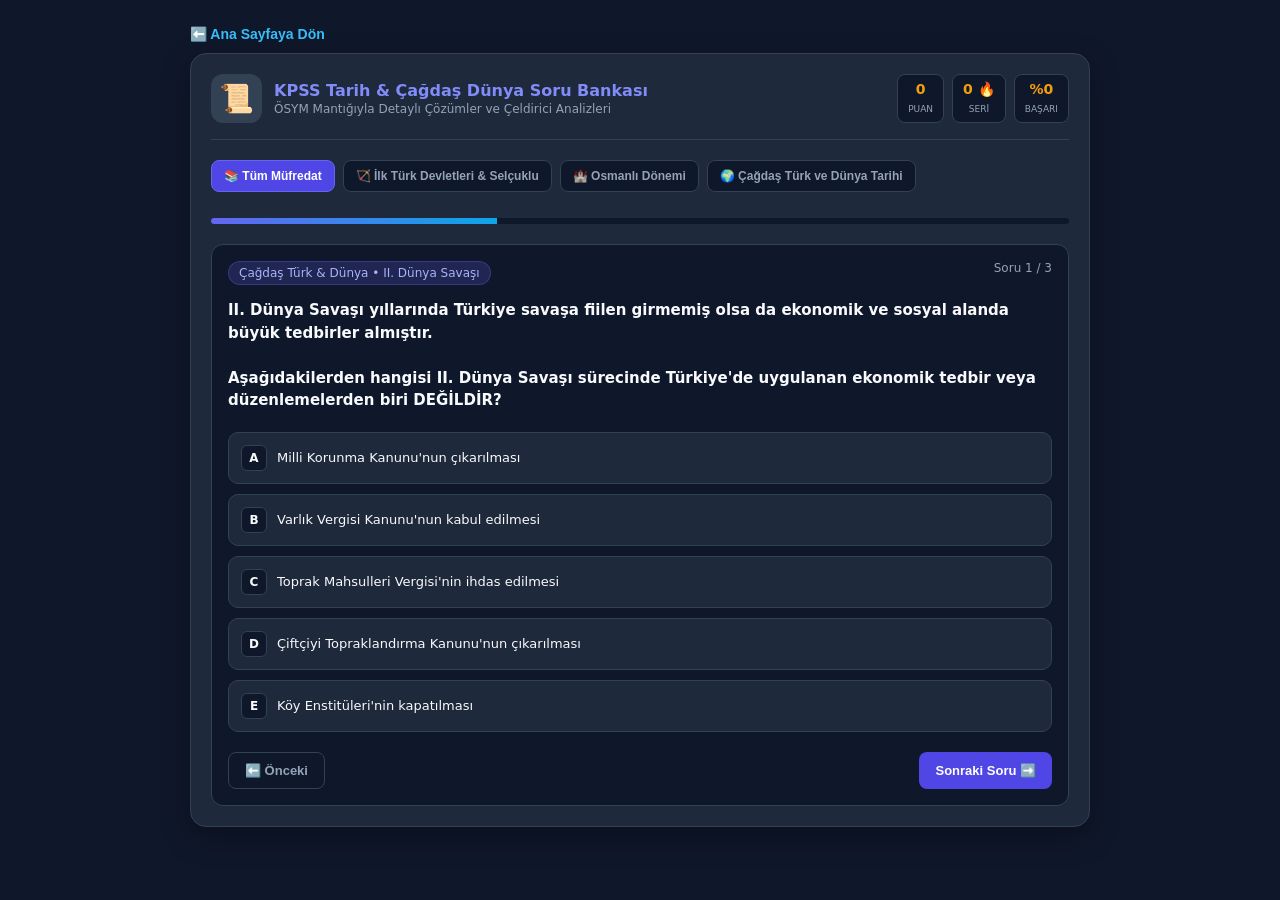
==== tarih-soru.html @ b90ecb08 "Create tarih-soru.html" ====
<!DOCTYPE html>
<html lang="tr">
<head>
    <meta charset="UTF-8">
    <meta name="viewport" content="width=device-width, initial-scale=1.0">
    <title>Fentastic Eğitim - KPSS Tarih Testi</title>
</head>
<body style="background-color: #0f172a; margin: 0; padding: 15px; color: white;">

    <!-- Ana Sayfaya Dönüş Butonu -->
    <div style="max-width: 900px; margin: 10px auto;">
        <a href="index.html" style="color: #38bdf8; text-decoration: none; font-weight: bold; font-family: sans-serif; font-size: 14px;">⬅️ Ana Sayfaya Dön</a>
    </div>

    <!-- KPSS TARİH BİLEŞENİ -->
    <section class="fentastic-quiz-container">
        <div class="fq-header">
            <div class="fq-brand">
                <span class="fq-icon">📜</span>
                <div>
                    <h3>KPSS Tarih & Çağdaş Dünya Soru Bankası</h3>
                    <p>ÖSYM Mantığıyla Detaylı Çözümler ve Çeldirici Analizleri</p>
                </div>
            </div>
            <div class="fq-stats">
                <div class="fq-stat-box"><span class="fq-stat-val" id="fq-score">0</span><span class="fq-stat-lbl">Puan</span></div>
                <div class="fq-stat-box"><span class="fq-stat-val" id="fq-streak">0 🔥</span><span class="fq-stat-lbl">Seri</span></div>
                <div class="fq-stat-box"><span class="fq-stat-val" id="fq-accuracy">%0</span><span class="fq-stat-lbl">Başarı</span></div>
            </div>
        </div>

        <div class="fq-tabs" id="fq-unit-tabs">
            <button class="fq-tab-btn active" onclick="fqSelectUnit('all')">📚 Tüm Müfredat</button>
            <button class="fq-tab-btn" onclick="fqSelectUnit('blok1')">🏹 İlk Türk Devletleri & Selçuklu</button>
            <button class="fq-tab-btn" onclick="fqSelectUnit('blok2')">🏰 Osmanlı Dönemi</button>
            <button class="fq-tab-btn" onclick="fqSelectUnit('cagdas')">🌍 Çağdaş Türk ve Dünya Tarihi</button>
        </div>

        <div class="fq-progress-bg"><div class="fq-progress-bar" id="fq-progress"></div></div>

        <div class="fq-card">
            <div class="fq-card-top">
                <span class="fq-tag" id="fq-tag">Ünite</span>
                <span class="fq-count" id="fq-count">Soru 1/10</span>
            </div>

            <div class="fq-question" id="fq-text">Soru yükleniyor...</div>

            <div class="fq-options" id="fq-options"></div>

            <div class="fq-explanation" id="fq-explanation" style="display:none;">
                <div class="fq-exp-head">💡 Detaylı Çözüm ve Çeldirici Analizi</div>
                <div id="fq-exp-content"></div>
            </div>

            <div class="fq-footer">
                <button class="fq-btn fq-btn-sec" onclick="fqPrevQuestion()">⬅️ Önceki</button>
                <button class="fq-btn" onclick="fqNextQuestion()">Sonraki Soru ➡️</button>
            </div>
        </div>
    </section>

    <style>
    .fentastic-quiz-container {
        width: 100%;
        max-width: 900px;
        margin: 10px auto;
        background: #1e293b;
        border: 1px solid #334155;
        border-radius: 16px;
        padding: 20px;
        color: #f8fafc;
        font-family: system-ui, -apple-system, sans-serif;
        box-shadow: 0 10px 30px rgba(0,0,0,0.3);
        box-sizing: border-box;
    }
    .fq-header { display: flex; justify-content: space-between; align-items: center; border-bottom: 1px solid #334155; padding-bottom: 16px; margin-bottom: 20px; flex-wrap: wrap; gap: 12px; }
    .fq-brand { display: flex; align-items: center; gap: 12px; }
    .fq-icon { font-size: 28px; background: #334155; padding: 8px; border-radius: 12px; }
    .fq-brand h3 { margin: 0; font-size: 16px; color: #818cf8; }
    .fq-brand p { margin: 2px 0 0; font-size: 12px; color: #94a3b8; }
    .fq-stats { display: flex; gap: 8px; }
    .fq-stat-box { background: #0f172a; padding: 6px 10px; border-radius: 8px; border: 1px solid #334155; text-align: center; }
    .fq-stat-val { display: block; font-weight: bold; color: #f59e0b; font-size: 14px; }
    .fq-stat-lbl { font-size: 9px; color: #94a3b8; text-transform: uppercase; }
    .fq-tabs { display: flex; gap: 8px; overflow-x: auto; padding-bottom: 10px; margin-bottom: 16px; }
    .fq-tab-btn { background: #0f172a; border: 1px solid #334155; color: #94a3b8; padding: 8px 12px; border-radius: 8px; font-size: 12px; font-weight: 600; cursor: pointer; white-space: nowrap; }
    .fq-tab-btn.active { background: #4f46e5; color: #fff; border-color: #6366f1; }
    .fq-progress-bg { background: #0f172a; height: 6px; border-radius: 10px; margin-bottom: 20px; overflow: hidden; }
    .fq-progress-bar { width: 0%; height: 100%; background: linear-gradient(90deg, #6366f1, #0ea5e9); transition: width 0.3s; }
    .fq-card { background: #0f172a; border: 1px solid #334155; border-radius: 12px; padding: 16px; }
    .fq-card-top { display: flex; justify-content: space-between; margin-bottom: 14px; font-size: 12px; }
    .fq-tag { background: rgba(99, 102, 241, 0.2); color: #a5b4fc; padding: 4px 10px; border-radius: 20px; border: 1px solid rgba(99, 102, 241, 0.3); }
    .fq-count { color: #94a3b8; }
    .fq-question { font-size: 15px; font-weight: 600; line-height: 1.5; margin-bottom: 20px; }
    .fq-options { display: flex; flex-direction: column; gap: 10px; margin-bottom: 20px; }
    .fq-opt { background: #1e293b; border: 1px solid #334155; padding: 12px; border-radius: 10px; cursor: pointer; font-size: 13px; display: flex; align-items: center; gap: 10px; }
    .fq-opt-prefix { background: #0f172a; border: 1px solid #334155; min-width: 24px; height: 24px; border-radius: 6px; display: flex; align-items: center; justify-content: center; font-weight: bold; font-size: 12px; }
    .fq-opt.correct { background: rgba(16, 185, 129, 0.2) !important; border-color: #10b981 !important; color: #6ee7b7; }
    .fq-opt.correct .fq-opt-prefix { background: #10b981; color: #fff; }
    .fq-opt.incorrect { background: rgba(239, 68, 68, 0.2) !important; border-color: #ef4444 !important; color: #fca5a5; }
    .fq-opt.incorrect .fq-opt-prefix { background: #ef4444; color: #fff; }
    .fq-opt.disabled { pointer-events: none; opacity: 0.8; }
    .fq-explanation { background: #172554; border: 1px solid #3b82f6; border-radius: 10px; padding: 14px; margin-bottom: 20px; font-size: 13px; line-height: 1.5; }
    .fq-exp-head { font-weight: bold; color: #93c5fd; margin-bottom: 6px; }
    .fq-footer { display: flex; justify-content: space-between; gap: 10px; }
    .fq-btn { background: #4f46e5; color: #fff; border: none; padding: 10px 16px; border-radius: 8px; font-weight: bold; cursor: pointer; font-size: 13px; }
    .fq-btn-sec { background: transparent; border: 1px solid #334155; color: #94a3b8; }
    </style>

    <script>
    const fqDatabase = [
        {
            id: 101, unit: 'cagdas', tag: 'Çağdaş Türk & Dünya • II. Dünya Savaşı',
            question: 'II. Dünya Savaşı yıllarında Türkiye savaşa fiilen girmemiş olsa da ekonomik ve sosyal alanda büyük tedbirler almıştır.\n\nAşağıdakilerden hangisi II. Dünya Savaşı sürecinde Türkiye\'de uygulanan ekonomik tedbir veya düzenlemelerden biri DEĞİLDİR?',
            options: ['Milli Korunma Kanunu\'nun çıkarılması', 'Varlık Vergisi Kanunu\'nun kabul edilmesi', 'Toprak Mahsulleri Vergisi\'nin ihdas edilmesi', 'Çiftçiyi Topraklandırma Kanunu\'nun çıkarılması', 'Köy Enstitüleri\'nin kapatılması'],
            answer: 4, explanation: '<strong>Doğru Cevap: E</strong><br>Köy Enstitüleri II. Dünya Savaşı sırasında (1940) açılmış, savaş bittikten sonra 1954 yılında kapatılmıştır.',
            distractors: '<strong>Çeldirici Analizi:</strong> A, B, C ve D şıkları savaş ekonomisi tedbirlerindendir.'
        },
        {
            id: 102, unit: 'cagdas', tag: 'Çağdaş Türk & Dünya • Soğuk Savaş Dönemi',
            question: 'Türkiye\'nin 1952 yılında NATO\'ya resmen üye kabul edilmesinde etkili olan EN ÖNEMLİ dış politika gelişmesi aşağıdakilerden hangisidir?',
            options: ['Balkan Paktı\'nın kurulması', 'Kore Savaşı\'na asker gönderilmesi', 'Truman Doktrini\'nin kabul edilmesi', 'Bağdat Paktı\'na üye olunması', 'Marshall Planı\'na dahil olunması'],
            answer: 1, explanation: '<strong>Doğru Cevap: B</strong><br>Türkiye 1950\'de Kore\'ye asker göndererek 1952\'de NATO\'ya kabul edilmiştir.',
            distractors: '<strong>Çeldirici Analizi:</strong> Truman ve Marshall ABD mali yardım paketleridir.'
        },
        {
            id: 1, unit: 'blok1', tag: 'İslamiyet Öncesi • Devlet Yapısı',
            question: 'İlk Türk devletlerinde "Kut" anlayışının kan yoluyla hanedanın tüm erkek evlatlarına geçtiği kabul edilirdi.\n\nBu durumun yol açtığı EN TEMEL sonuç hangisidir?',
            options: ['İpek Yolu hakimiyetinin kaybedilmesi', 'Yerleşik hayata geçişin gecikmesi', 'Taht kavgaları ve devletlerin kısa sürede yıkılması', 'Kurultay’ın dini bir meclise dönüşmesi', 'Ordu-millet anlayışının zayıflaması'],
            answer: 2, explanation: '<strong>Doğru Cevap: C</strong><br>Veraset belirsizliği taht kavgalarına yol açmıştır.',
            distractors: '<strong>Çeldirici Analizi:</strong> Kurultay siyasi ve idari meclistir.'
        }
    ];

    let fqFiltered = [], fqIndex = 0, fqCurrentUnit = 'all', fqScore = 0, fqStreak = 0, fqTotal = 0, fqCorrect = 0;

    function fqInit() { fqUpdateFilter(); }
    function fqUpdateFilter() { fqFiltered = fqDatabase.filter(q => (fqCurrentUnit === 'all') || (q.unit === fqCurrentUnit)); fqIndex = 0; fqRender(); }
    function fqSelectUnit(unitKey) { fqCurrentUnit = unitKey; document.querySelectorAll('.fq-tab-btn').forEach(b => b.classList.remove('active')); event.target.classList.add('active'); fqUpdateFilter(); }
    function fqRender() {
        document.getElementById('fq-explanation').style.display = 'none';
        if (fqFiltered.length === 0) { document.getElementById('fq-text').innerText = 'Soru bulunamadı.'; document.getElementById('fq-options').innerHTML = ''; return; }
        const q = fqFiltered[fqIndex];
        document.getElementById('fq-tag').innerText = q.tag;
        document.getElementById('fq-count').innerText = `Soru ${fqIndex + 1} / ${fqFiltered.length}`;
        document.getElementById('fq-text').innerHTML = q.question.replace(/\n/g, '<br>');
        document.getElementById('fq-progress').style.width = `${((fqIndex + 1) / fqFiltered.length) * 100}%`;
        const letters = ['A', 'B', 'C', 'D', 'E'], optsDiv = document.getElementById('fq-options');
        optsDiv.innerHTML = '';
        q.options.forEach((opt, idx) => {
            const d = document.createElement('div');
            d.className = 'fq-opt';
            d.onclick = () => fqSelectOpt(idx);
            d.innerHTML = `<span class="fq-opt-prefix">${letters[idx]}</span> <span>${opt}</span>`;
            optsDiv.appendChild(d);
        });
    }
    function fqSelectOpt(idx) {
        const q = fqFiltered[fqIndex], opts = document.getElementById('fq-options').children;
        for (let o of opts) o.classList.add('disabled');
        fqTotal++;
        if (idx === q.answer) { opts[idx].classList.add('correct'); fqScore += 10; fqStreak++; fqCorrect++; }
        else { opts[idx].classList.add('incorrect'); opts[q.answer].classList.add('correct'); fqStreak = 0; }
        document.getElementById('fq-score').innerText = fqScore;
        document.getElementById('fq-streak').innerText = `${fqStreak} 🔥`;
        document.getElementById('fq-accuracy').innerText = `%${Math.round((fqCorrect / fqTotal) * 100)}`;
        document.getElementById('fq-exp-content').innerHTML = `${q.explanation}<br><br>${q.distractors}`;
        document.getElementById('fq-explanation').style.display = 'block';
    }
    function fqNextQuestion() { if (fqIndex < fqFiltered.length - 1) { fqIndex++; fqRender(); } }
    function fqPrevQuestion() { if (fqIndex > 0) { fqIndex--; fqRender(); } }
    
    // Sayfa açılır açılmaz çalıştırma garantisi
    window.onload = fqInit;
    </script>
</body>
</html>
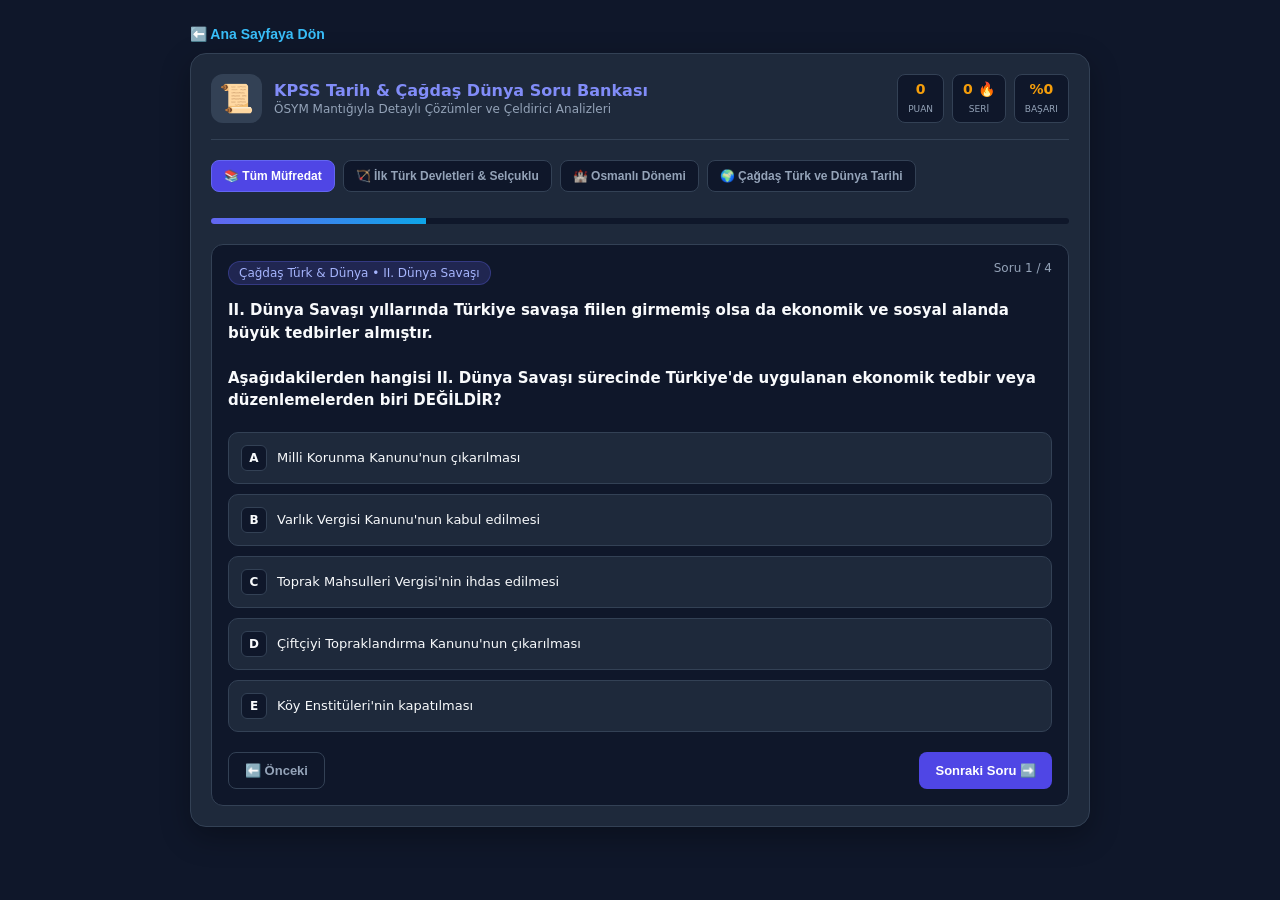
==== commit 57abe2cb: "Update tarih-soru.html" ====
--- a/tarih-soru.html
+++ b/tarih-soru.html
@@ -7,12 +7,10 @@
 </head>
 <body style="background-color: #0f172a; margin: 0; padding: 15px; color: white;">
 
-    <!-- Ana Sayfaya Dönüş Butonu -->
     <div style="max-width: 900px; margin: 10px auto;">
         <a href="index.html" style="color: #38bdf8; text-decoration: none; font-weight: bold; font-family: sans-serif; font-size: 14px;">⬅️ Ana Sayfaya Dön</a>
     </div>
 
-    <!-- KPSS TARİH BİLEŞENİ -->
     <section class="fentastic-quiz-container">
         <div class="fq-header">
             <div class="fq-brand">
@@ -125,6 +123,13 @@
             distractors: '<strong>Çeldirici Analizi:</strong> Truman ve Marshall ABD mali yardım paketleridir.'
         },
         {
+            id: 103, unit: 'cagdas', tag: 'Çağdaş Türk & Dünya • Yumuşama Dönemi',
+            question: '1962 yılında ABD ile SSCB\'yi nükleer savaşın eşiğine getiren "Küba Füze Krizi" sırasında SSCB, Küba\'daki füzelerini sökme şartı olarak ABD\'den Türkiye\'deki hangi füzeleri sökmesini talep etmiştir?',
+            options: ['Patriot Füzeleri', 'S-300 Füzeleri', 'Jupiter Füzeleri', 'Hawk Füzeleri', 'Tomahawk Füzeleri'],
+            answer: 2, explanation: '<strong>Doğru Cevap: C</strong><br>ABD\'nin Türkiye\'deki Jupiter füzelerini sökmesi karşılığında kriz çözülmüştür.',
+            distractors: '<strong>Çeldirici Analizi:</strong> Patriot ve S-300 sistemleri modern dönem sistemleridir.'
+        },
+        {
             id: 1, unit: 'blok1', tag: 'İslamiyet Öncesi • Devlet Yapısı',
             question: 'İlk Türk devletlerinde "Kut" anlayışının kan yoluyla hanedanın tüm erkek evlatlarına geçtiği kabul edilirdi.\n\nBu durumun yol açtığı EN TEMEL sonuç hangisidir?',
             options: ['İpek Yolu hakimiyetinin kaybedilmesi', 'Yerleşik hayata geçişin gecikmesi', 'Taht kavgaları ve devletlerin kısa sürede yıkılması', 'Kurultay’ın dini bir meclise dönüşmesi', 'Ordu-millet anlayışının zayıflaması'],
@@ -171,7 +176,6 @@
     function fqNextQuestion() { if (fqIndex < fqFiltered.length - 1) { fqIndex++; fqRender(); } }
     function fqPrevQuestion() { if (fqIndex > 0) { fqIndex--; fqRender(); } }
     
-    // Sayfa açılır açılmaz çalıştırma garantisi
     window.onload = fqInit;
     </script>
 </body>
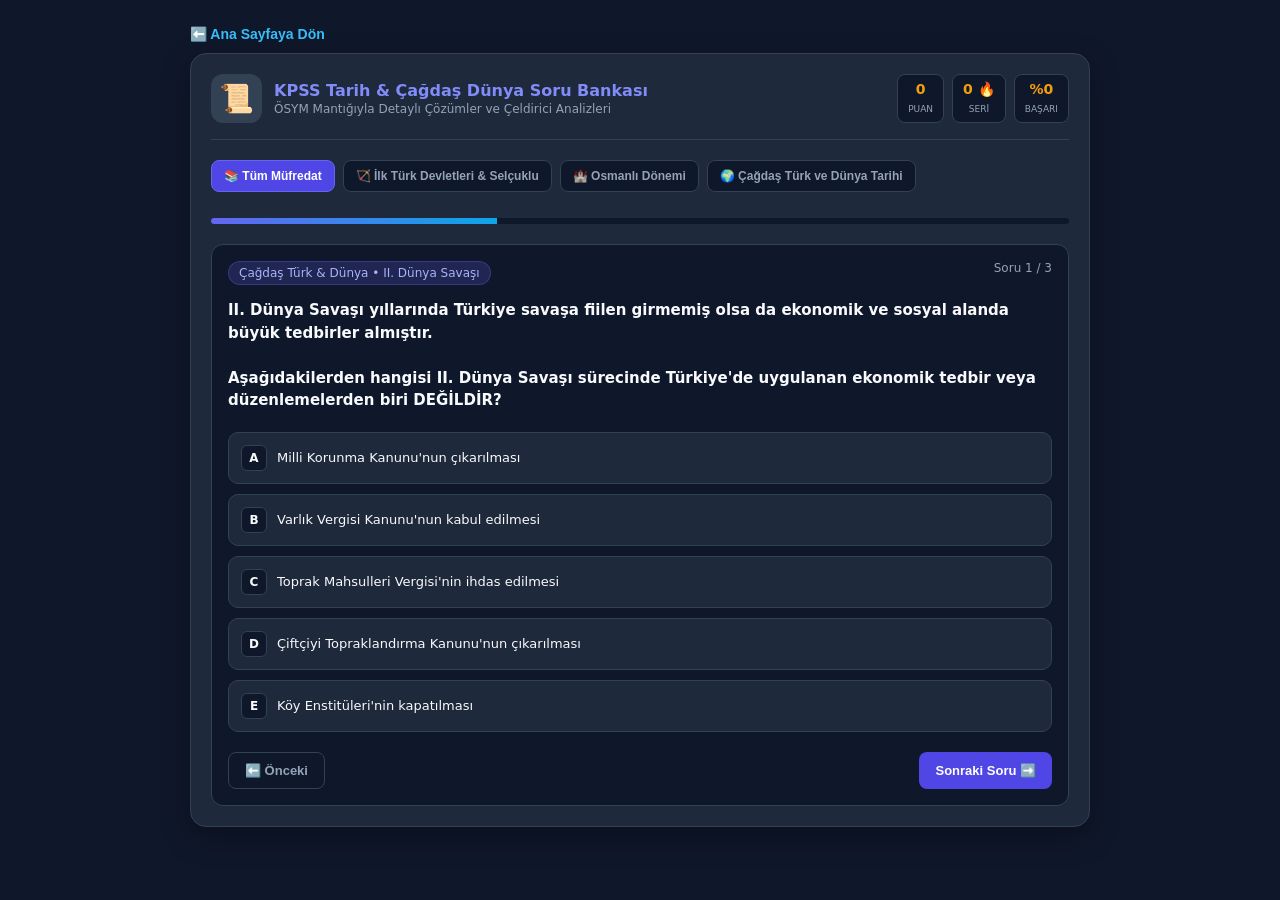
==== commit 9d4b555c: "Update tarih-soru.html" ====
--- a/tarih-soru.html
+++ b/tarih-soru.html
@@ -123,13 +123,6 @@
             distractors: '<strong>Çeldirici Analizi:</strong> Truman ve Marshall ABD mali yardım paketleridir.'
         },
         {
-            id: 103, unit: 'cagdas', tag: 'Çağdaş Türk & Dünya • Yumuşama Dönemi',
-            question: '1962 yılında ABD ile SSCB\'yi nükleer savaşın eşiğine getiren "Küba Füze Krizi" sırasında SSCB, Küba\'daki füzelerini sökme şartı olarak ABD\'den Türkiye\'deki hangi füzeleri sökmesini talep etmiştir?',
-            options: ['Patriot Füzeleri', 'S-300 Füzeleri', 'Jupiter Füzeleri', 'Hawk Füzeleri', 'Tomahawk Füzeleri'],
-            answer: 2, explanation: '<strong>Doğru Cevap: C</strong><br>ABD\'nin Türkiye\'deki Jupiter füzelerini sökmesi karşılığında kriz çözülmüştür.',
-            distractors: '<strong>Çeldirici Analizi:</strong> Patriot ve S-300 sistemleri modern dönem sistemleridir.'
-        },
-        {
             id: 1, unit: 'blok1', tag: 'İslamiyet Öncesi • Devlet Yapısı',
             question: 'İlk Türk devletlerinde "Kut" anlayışının kan yoluyla hanedanın tüm erkek evlatlarına geçtiği kabul edilirdi.\n\nBu durumun yol açtığı EN TEMEL sonuç hangisidir?',
             options: ['İpek Yolu hakimiyetinin kaybedilmesi', 'Yerleşik hayata geçişin gecikmesi', 'Taht kavgaları ve devletlerin kısa sürede yıkılması', 'Kurultay’ın dini bir meclise dönüşmesi', 'Ordu-millet anlayışının zayıflaması'],
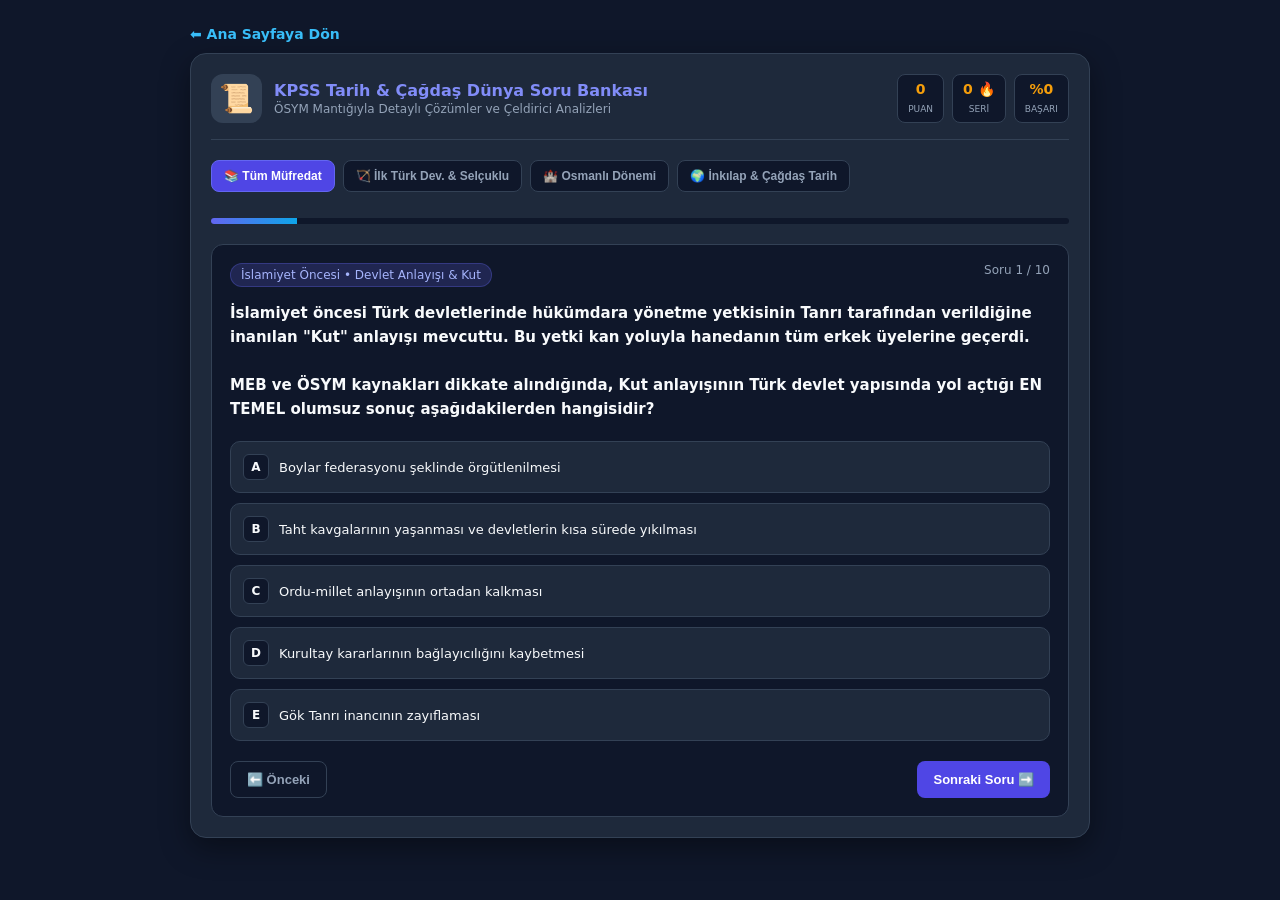
==== commit 3303ff3a: "Update tarih-soru.html" ====
--- a/tarih-soru.html
+++ b/tarih-soru.html
@@ -3,15 +3,21 @@
 <head>
     <meta charset="UTF-8">
     <meta name="viewport" content="width=device-width, initial-scale=1.0">
-    <title>Fentastic Eğitim - KPSS Tarih Testi</title>
+    <title>Fentastic Eğitim - KPSS Tarih Soru Bankası</title>
 </head>
 <body style="background-color: #0f172a; margin: 0; padding: 15px; color: white;">
 
+    <!-- Üst Gezinme / Ana Sayfaya Dönüş -->
     <div style="max-width: 900px; margin: 10px auto;">
-        <a href="index.html" style="color: #38bdf8; text-decoration: none; font-weight: bold; font-family: sans-serif; font-size: 14px;">⬅️ Ana Sayfaya Dön</a>
+        <a href="index.html" style="color: #38bdf8; text-decoration: none; font-weight: bold; font-family: system-ui, sans-serif; font-size: 14px; display: inline-flex; align-items: center; gap: 6px;">
+            ⬅️ Ana Sayfaya Dön
+        </a>
     </div>
 
+    <!-- Test Konteyneri -->
     <section class="fentastic-quiz-container">
+        
+        <!-- Header & İstatistikler -->
         <div class="fq-header">
             <div class="fq-brand">
                 <span class="fq-icon">📜</span>
@@ -27,15 +33,18 @@
             </div>
         </div>
 
+        <!-- Ünite Filtre Sekmeleri -->
         <div class="fq-tabs" id="fq-unit-tabs">
             <button class="fq-tab-btn active" onclick="fqSelectUnit('all')">📚 Tüm Müfredat</button>
-            <button class="fq-tab-btn" onclick="fqSelectUnit('blok1')">🏹 İlk Türk Devletleri & Selçuklu</button>
+            <button class="fq-tab-btn" onclick="fqSelectUnit('blok1')">🏹 İlk Türk Dev. & Selçuklu</button>
             <button class="fq-tab-btn" onclick="fqSelectUnit('blok2')">🏰 Osmanlı Dönemi</button>
-            <button class="fq-tab-btn" onclick="fqSelectUnit('cagdas')">🌍 Çağdaş Türk ve Dünya Tarihi</button>
+            <button class="fq-tab-btn" onclick="fqSelectUnit('cagdas')">🌍 İnkılap & Çağdaş Tarih</button>
         </div>
 
+        <!-- İlerleme Çubuğu -->
         <div class="fq-progress-bg"><div class="fq-progress-bar" id="fq-progress"></div></div>
 
+        <!-- Soru Kartı -->
         <div class="fq-card">
             <div class="fq-card-top">
                 <span class="fq-tag" id="fq-tag">Ünite</span>
@@ -46,11 +55,13 @@
 
             <div class="fq-options" id="fq-options"></div>
 
+            <!-- Çözüm Açıklama Kutusu -->
             <div class="fq-explanation" id="fq-explanation" style="display:none;">
                 <div class="fq-exp-head">💡 Detaylı Çözüm ve Çeldirici Analizi</div>
                 <div id="fq-exp-content"></div>
             </div>
 
+            <!-- Alt Butonlar -->
             <div class="fq-footer">
                 <button class="fq-btn fq-btn-sec" onclick="fqPrevQuestion()">⬅️ Önceki</button>
                 <button class="fq-btn" onclick="fqNextQuestion()">Sonraki Soru ➡️</button>
@@ -58,6 +69,7 @@
         </div>
     </section>
 
+    <!-- CSS STİLLERİ -->
     <style>
     .fentastic-quiz-container {
         width: 100%;
@@ -68,8 +80,8 @@
         border-radius: 16px;
         padding: 20px;
         color: #f8fafc;
-        font-family: system-ui, -apple-system, sans-serif;
-        box-shadow: 0 10px 30px rgba(0,0,0,0.3);
+        font-family: system-ui, -apple-system, BlinkMacSystemFont, 'Segoe UI', Roboto, sans-serif;
+        box-shadow: 0 10px 30px rgba(0,0,0,0.4);
         box-sizing: border-box;
     }
     .fq-header { display: flex; justify-content: space-between; align-items: center; border-bottom: 1px solid #334155; padding-bottom: 16px; margin-bottom: 20px; flex-wrap: wrap; gap: 12px; }
@@ -86,66 +98,243 @@
     .fq-tab-btn.active { background: #4f46e5; color: #fff; border-color: #6366f1; }
     .fq-progress-bg { background: #0f172a; height: 6px; border-radius: 10px; margin-bottom: 20px; overflow: hidden; }
     .fq-progress-bar { width: 0%; height: 100%; background: linear-gradient(90deg, #6366f1, #0ea5e9); transition: width 0.3s; }
-    .fq-card { background: #0f172a; border: 1px solid #334155; border-radius: 12px; padding: 16px; }
+    .fq-card { background: #0f172a; border: 1px solid #334155; border-radius: 12px; padding: 18px; }
     .fq-card-top { display: flex; justify-content: space-between; margin-bottom: 14px; font-size: 12px; }
     .fq-tag { background: rgba(99, 102, 241, 0.2); color: #a5b4fc; padding: 4px 10px; border-radius: 20px; border: 1px solid rgba(99, 102, 241, 0.3); }
     .fq-count { color: #94a3b8; }
-    .fq-question { font-size: 15px; font-weight: 600; line-height: 1.5; margin-bottom: 20px; }
+    .fq-question { font-size: 15px; font-weight: 600; line-height: 1.6; margin-bottom: 20px; }
     .fq-options { display: flex; flex-direction: column; gap: 10px; margin-bottom: 20px; }
-    .fq-opt { background: #1e293b; border: 1px solid #334155; padding: 12px; border-radius: 10px; cursor: pointer; font-size: 13px; display: flex; align-items: center; gap: 10px; }
+    .fq-opt { background: #1e293b; border: 1px solid #334155; padding: 12px; border-radius: 10px; cursor: pointer; font-size: 13px; display: flex; align-items: center; gap: 10px; transition: 0.2s; }
     .fq-opt-prefix { background: #0f172a; border: 1px solid #334155; min-width: 24px; height: 24px; border-radius: 6px; display: flex; align-items: center; justify-content: center; font-weight: bold; font-size: 12px; }
     .fq-opt.correct { background: rgba(16, 185, 129, 0.2) !important; border-color: #10b981 !important; color: #6ee7b7; }
     .fq-opt.correct .fq-opt-prefix { background: #10b981; color: #fff; }
     .fq-opt.incorrect { background: rgba(239, 68, 68, 0.2) !important; border-color: #ef4444 !important; color: #fca5a5; }
     .fq-opt.incorrect .fq-opt-prefix { background: #ef4444; color: #fff; }
-    .fq-opt.disabled { pointer-events: none; opacity: 0.8; }
-    .fq-explanation { background: #172554; border: 1px solid #3b82f6; border-radius: 10px; padding: 14px; margin-bottom: 20px; font-size: 13px; line-height: 1.5; }
-    .fq-exp-head { font-weight: bold; color: #93c5fd; margin-bottom: 6px; }
+    .fq-opt.disabled { pointer-events: none; opacity: 0.85; }
+    .fq-explanation { background: #172554; border: 1px solid #3b82f6; border-radius: 10px; padding: 14px; margin-bottom: 20px; font-size: 13px; line-height: 1.6; }
+    .fq-exp-head { font-weight: bold; color: #93c5fd; margin-bottom: 8px; border-bottom: 1px solid #1e40af; padding-bottom: 4px; }
     .fq-footer { display: flex; justify-content: space-between; gap: 10px; }
     .fq-btn { background: #4f46e5; color: #fff; border: none; padding: 10px 16px; border-radius: 8px; font-weight: bold; cursor: pointer; font-size: 13px; }
     .fq-btn-sec { background: transparent; border: 1px solid #334155; color: #94a3b8; }
     </style>
 
+    <!-- JAVASCRIPT MOTORU VE ÖSYM SORU VERİTABANI -->
     <script>
     const fqDatabase = [
-        {
-            id: 101, unit: 'cagdas', tag: 'Çağdaş Türk & Dünya • II. Dünya Savaşı',
-            question: 'II. Dünya Savaşı yıllarında Türkiye savaşa fiilen girmemiş olsa da ekonomik ve sosyal alanda büyük tedbirler almıştır.\n\nAşağıdakilerden hangisi II. Dünya Savaşı sürecinde Türkiye\'de uygulanan ekonomik tedbir veya düzenlemelerden biri DEĞİLDİR?',
-            options: ['Milli Korunma Kanunu\'nun çıkarılması', 'Varlık Vergisi Kanunu\'nun kabul edilmesi', 'Toprak Mahsulleri Vergisi\'nin ihdas edilmesi', 'Çiftçiyi Topraklandırma Kanunu\'nun çıkarılması', 'Köy Enstitüleri\'nin kapatılması'],
-            answer: 4, explanation: '<strong>Doğru Cevap: E</strong><br>Köy Enstitüleri II. Dünya Savaşı sırasında (1940) açılmış, savaş bittikten sonra 1954 yılında kapatılmıştır.',
-            distractors: '<strong>Çeldirici Analizi:</strong> A, B, C ve D şıkları savaş ekonomisi tedbirlerindendir.'
-        },
-        {
-            id: 102, unit: 'cagdas', tag: 'Çağdaş Türk & Dünya • Soğuk Savaş Dönemi',
-            question: 'Türkiye\'nin 1952 yılında NATO\'ya resmen üye kabul edilmesinde etkili olan EN ÖNEMLİ dış politika gelişmesi aşağıdakilerden hangisidir?',
-            options: ['Balkan Paktı\'nın kurulması', 'Kore Savaşı\'na asker gönderilmesi', 'Truman Doktrini\'nin kabul edilmesi', 'Bağdat Paktı\'na üye olunması', 'Marshall Planı\'na dahil olunması'],
-            answer: 1, explanation: '<strong>Doğru Cevap: B</strong><br>Türkiye 1950\'de Kore\'ye asker göndererek 1952\'de NATO\'ya kabul edilmiştir.',
-            distractors: '<strong>Çeldirici Analizi:</strong> Truman ve Marshall ABD mali yardım paketleridir.'
-        },
-        {
-            id: 1, unit: 'blok1', tag: 'İslamiyet Öncesi • Devlet Yapısı',
-            question: 'İlk Türk devletlerinde "Kut" anlayışının kan yoluyla hanedanın tüm erkek evlatlarına geçtiği kabul edilirdi.\n\nBu durumun yol açtığı EN TEMEL sonuç hangisidir?',
-            options: ['İpek Yolu hakimiyetinin kaybedilmesi', 'Yerleşik hayata geçişin gecikmesi', 'Taht kavgaları ve devletlerin kısa sürede yıkılması', 'Kurultay’ın dini bir meclise dönüşmesi', 'Ordu-millet anlayışının zayıflaması'],
-            answer: 2, explanation: '<strong>Doğru Cevap: C</strong><br>Veraset belirsizliği taht kavgalarına yol açmıştır.',
-            distractors: '<strong>Çeldirici Analizi:</strong> Kurultay siyasi ve idari meclistir.'
+        // --- 1. ÜNİTE: İSLAMİYET ÖNCESİ TÜRK TARİHİ ---
+        {
+            id: 1,
+            unit: 'blok1',
+            tag: 'İslamiyet Öncesi • Devlet Anlayışı & Kut',
+            question: 'İslamiyet öncesi Türk devletlerinde hükümdara yönetme yetkisinin Tanrı tarafından verildiğine inanılan "Kut" anlayışı mevcuttu. Bu yetki kan yoluyla hanedanın tüm erkek üyelerine geçerdi.\n\nMEB ve ÖSYM kaynakları dikkate alındığında, Kut anlayışının Türk devlet yapısında yol açtığı EN TEMEL olumsuz sonuç aşağıdakilerden hangisidir?',
+            options: [
+                'Boylar federasyonu şeklinde örgütlenilmesi',
+                'Taht kavgalarının yaşanması ve devletlerin kısa sürede yıkılması',
+                'Ordu-millet anlayışının ortadan kalkması',
+                'Kurultay kararlarının bağlayıcılığını kaybetmesi',
+                'Gök Tanrı inancının zayıflaması'
+            ],
+            answer: 1,
+            explanation: '<strong>Doğru Cevap: B</strong><br>Kut anlayışına göre "ülke hanedanın ortak malıdır" prensibi benimsenmiştir. Belirli bir veraset kuralı (örneğin sadece en büyük oğula geçiş) olmadığı için hükümdarın ölümüyle tüm erkek hanedan üyeleri tahtta hak iddia etmiş, bu durum yıkıcı taht kavgalarına neden olmuştur.',
+            distractors: '<strong>Çeldirici Analizi:</strong> Boylar federasyonu teşkilatlanma biçimidir. Ordu-millet ve Gök Tanrı inancı Kut anlayışıyla doğrudan zayıflamaz.'
+        },
+        {
+            id: 2,
+            unit: 'blok1',
+            tag: 'İslamiyet Öncesi • Teşkilat Kavramları',
+            question: 'İslamiyet öncesi Türk devletlerindeki toplumsal ve idari yapıya ait aşağıdaki kavram-açıklama eşleştirmelerinden hangisi YANLIŞTIR?',
+            options: [
+                'Oguş - Aile',
+                'Urug - Sülale / Aileler Birliği',
+                'Boy (Bod) - Kabile',
+                'Tüz - Hükümdar ile halk arasındaki karşılıklı hak ve ödev sözleşmesi',
+                'Tudun - Dini ayinleri yöneten din adamı'
+            ],
+            answer: 4,
+            explanation: '<strong>Doğru Cevap: E</strong><br>İslamiyet öncesi Türklerde "Tudun", vergi tahsildarı ve idari vali görevini üstlenen devlet memurudur. Dini ayinleri yöneten din adamlarına ise "Kam" veya "Baksı" denirdi.',
+            distractors: '<strong>Çeldirici Analizi:</strong> Tüz kavramı toplumsal sözleşme niteliği taşıdığı için ÖSYM tarafından kavram sorularında sıklıkla sorulmaktadır.'
+        },
+
+        // --- 2. ÜNİTE: İLK TÜRK-İSLAM DEVLETLERİ ---
+        {
+            id: 3,
+            unit: 'blok1',
+            tag: 'İlk Türk-İslam • Savaşlar ve Sonuçları',
+            question: 'Büyük Selçuklu Devleti ile Bizans İmparatorluğu arasında 1071 yılında gerçekleşen Malazgirt Meydan Muharebesi, Türk ve dünya tarihi açısından dönüm noktasıdır.\n\nAşağıdakilerden hangisi Malazgirt Savaşı\'nın sonuçlarından biri DEĞİLDİR?',
+            options: [
+                'Anadolu\'nun kapılarının Türklere kesin olarak açılması',
+                'Anadolu\'da I. Dönem Türk Beyliklerinin kurulmaya başlanması',
+                'Bizans\'ın İslam dünyası üzerindeki baskısının sona ermesi',
+                'Anadolu\'nun Türk yurdu olduğunun kesinleşerek Bizans\'ın savunmaya çekilmesi',
+                'Haçlı Seferleri’nin başlamasına zemin hazırlanması'
+            ],
+            answer: 3,
+            explanation: '<strong>Doğru Cevap: D</strong><br>Anadolu\'nun "kesin olarak Türk yurdu olduğunun tescillendiği" ve Bizans\'ın taarruzdan savunmaya geçtiği savaş 1176 Miryokefalon Savaşı\'dır. Malazgirt kapıları açmış, Miryokefalon ise tapuyu almıştır.',
+            distractors: '<strong>Çeldirici Analizi:</strong> D şıkkı klasik ÖSYM bilgi tuzağıdır; Malazgirt ile Miryokefalon sonuçları soru bankalarında sürekli çeldirici olarak yer değiştirir.'
+        },
+        {
+            id: 4,
+            unit: 'blok1',
+            tag: 'İlk Türk-İslam • Arazi ve Ordu Sistemleri',
+            question: 'Karahanlılar, Gazneliler ve Büyük Selçuklu Devleti\'nde uygulanan ve devletin ordu ile arazi sistemini bütünleştiren yapı aşağıdakilerden hangisidir?',
+            options: [
+                'Gulam Sistemi',
+                'İkta Sistemi',
+                'İltizam Sistemi',
+                'Devşirme Sistemi',
+                'Pençik Sistemi'
+            ],
+            answer: 1,
+            explanation: '<strong>Doğru Cevap: B</strong><br>İkta sistemi, devlete ait topraklardan elde edilen vergi gelirlerinin hizmet karşılığı asker ve memurlara verilmesidir. Bu sayede hazineden para çıkmadan savaşa hazır "İkta Askerleri" yetiştirilmiştir.',
+            distractors: '<strong>Çeldirici Analizi:</strong> İltizam Osmanlı dönemi vergi ihale usulüdür. Gulam ise insan kaynağı yetiştirme sistemidir.'
+        },
+
+        // --- 3. ÜNİTE: OSMANLI DEVLETİ KURULUŞ VE YÜKSELME ---
+        {
+            id: 5,
+            unit: 'blok2',
+            tag: 'Osmanlı Tarihi • Veraset Düzenlemeleri',
+            question: 'Osmanlı Devleti\'nde merkezi otoriteyi güçlendirmek ve taht kavgalarını önlemek amacıyla zaman içinde veraset sisteminde değişiklikler yapılmıştır.\n\nAşağıdaki padişah ve veraset düzenlemesi eşleştirmelerinden hangisi YANLIŞTIR?',
+            options: [
+                'I. Murad - "Ülke padişah ve oğullarının malıdır" anlayışının getirilmesi',
+                'Fatih Sultan Mehmed - Kanunname-i Ali Osman ile Kardeş Katli müsaadesi',
+                'I. Ahmed - "Ekber ve Erşed" (en yaşlı ve akıllı üye) sisteminin getirilmesi',
+                'II. Mehmed - Ülke hanedanın ortak malıdır anlayışının ilk kez uygulanması',
+                'I. Ahmed - Kafes Usulü ile şehzadelerin sancağa çıkmasının kaldırılması'
+            ],
+            answer: 3,
+            explanation: '<strong>Doğru Cevap: D</strong><br>"Ülke hanedanın ortak malıdır" anlayışı geleneksel Türk devlet anlayışıdır ve Osman Bey / Orhan Bey döneminde uygulanmıştır. II. Mehmed (Fatih) ise merkezi otoriteyi tek elde toplamak için veraset alanını daraltmıştır.',
+            distractors: '<strong>Çeldirici Analizi:</strong> Veraset değişim sırası ÖSYM\'nin en sevdiği kronoloji ve mantık sorularındandır (Osman Bey ➔ I. Murad ➔ Fatih ➔ I. Ahmed).'
+        },
+        {
+            id: 6,
+            unit: 'blok2',
+            tag: 'Osmanlı Tarihi • Karadeniz Hâkimiyeti',
+            question: 'Fatih Sultan Mehmed döneminde Ege ve Karadeniz hâkimiyeti pekiştirilmiş, İpek Yolu kontrol altına alınmıştır.\n\nAşağıdaki gelişmelerden hangisi Fatih Sultan Mehmed döneminde Karadeniz\'in bir "Türk Gölü" haline gelmesinde DOĞRUDAN etkili olmuştur?',
+            options: [
+                'Kırım\'ın Fethi',
+                'Amasra\'nın Alınması',
+                'Trabzon Rum İmparatorluğu\'na Son Verilmesi',
+                'Sinop\'un Candaroğulları\'ndan Alınması',
+                'Marmara Adalarının Fethi'
+            ],
+            answer: 0,
+            explanation: '<strong>Doğru Cevap: A</strong><br>Cenevizlilerin Karadeniz\'deki kalesi konumundaki Kırım Hanlığı\'nın Gedik Ahmed Paşa komutasında Osmanlı bağlamına alınmasıyla Karadeniz tam anlamıyla bir Türk Gölü haline gelmiştir.',
+            distractors: '<strong>Çeldirici Analizi:</strong> Amasra, Sinop ve Trabzon Karadeniz kıyısındadır ancak Karadeniz\'i Türk Gölü yapan nihai hamle Kırım\'ın fethidir.'
+        },
+
+        // --- 4. ÜNİTE: OSMANLI KÜLTÜR VE MEDENİYETİ ---
+        {
+            id: 7,
+            unit: 'blok2',
+            tag: 'Osmanlı Kültür & Medeniyet • Taşra Vergi Sistemi',
+            question: 'Osmanlı eyalet yönetiminde merkeze uzak eyaletlerde (salyaneli/yıllıklı) uygulanan, devletin nakit para ihtiyacını karşılamak için vergi gelirlerinin ihale usulüyle peşin satılması sistemine ne ad verilir?',
+            options: [
+                'Tımar Sistemi',
+                'İltizam Sistemi',
+                'Malikane Sistemi',
+                'Esham Sistemi',
+                'Müsadere Sistemi'
+            ],
+            answer: 1,
+            explanation: '<strong>Doğru Cevap: B</strong><br>İltizam, nakit ihtiyacı için vergilerin mültezimlere açık artırmayla ihale edilmesidir. Zamanla iltizamın ömür boyu verilmesine "Malikane", iç borçlanma senetlerine ise "Esham" denmiştir.',
+            distractors: '<strong>Çeldirici Analizi:</strong> Tımar merkeze yakın (salyanesiz) eyaletlerde uygulanır. Müsadere ise haksız kazanç sağlayan memurun malına el koyma usulüdür.'
+        },
+
+        // --- 5. ÜNİTE: OSMANLI ISLAHATLARI VE ANAYASAL SÜREÇ ---
+        {
+            id: 8,
+            unit: 'blok2',
+            tag: 'Osmanlı Islahatları • Demokratikleşme Adımları',
+            question: 'Osmanlı Devleti\'nde padişahın yetkilerini İLK KEZ sınırlandıran ve demokratikleşmenin ilk adımı kabul edilen 1808 tarihli belge aşağıdakilerden hangisidir?',
+            options: [
+                'Tanzimat Fermanı',
+                'Islahat Fermanı',
+                'Sened-i İttifak',
+                'Kanun-ı Esasi',
+                'Mecelle'
+            ],
+            answer: 2,
+            explanation: '<strong>Doğru Cevap: C</strong><br>II. Mahmud ile Ayanlar arasında imzalanan Sened-i İttifak (1808), padişahın kendi gücünün yanında başka bir gücü (Ayanları) tanıdığı ve yetkilerini ilk kez sınırlandıran belgedir. İngiltere\'deki Magna Carta\'ya benzetilir.',
+            distractors: '<strong>Çeldirici Analizi:</strong> Tanzimat (1839) kanun üstünlüğünü, Kanun-ı Esasi (1876) ise anayasal düzene geçişi ve halkın yönetime katılımını sağlar.'
+        },
+
+        // --- 6. ÜNİTE: MİLLÎ MÜCADELE VE İNKILAP TARİHİ ---
+        {
+            id: 9,
+            unit: 'cagdas',
+            tag: 'Milli Mücadele • Önemli Sözler & Strateji',
+            question: 'Mustafa Kemal Paşa\'nın Sakarya Meydan Muharebesi sırasında söylediği "Hattı müdafaa yoktur, sathı müdafaa vardır. O satıh bütün vatandır..." sözü, askeri literatürde hangi anlayışın uygulandığını gösterir?',
+            options: [
+                'Mevzi savunmasından topyekûn savunma stratejisine geçildiğini',
+                'Düzenli ordudan Kuvayımilliye birliklerine geri dönüldüğünü',
+                'Taarruz diplomasisine ağırlık verildiğini',
+                'Gerilla taktiğinin esas alındığını',
+                'Misakımillî sınırlarından taviz verildiğini'
+            ],
+            answer: 0,
+            explanation: '<strong>Doğru Cevap: A</strong><br>Bu tarihi emir, belirli bir hatta çekilip savunma yapmak yerine, vatanın her karış toprağı kanla sulanınca kadar topyekûn bir alan savunması (sathı müdafaa) yapılacağını ilan eder.',
+            distractors: '<strong>Çeldirici Analizi:</strong> ÖSYM, Mustafa Kemal\'in tarihi sözlerini (Amasya, Sivas, Sakarya, Büyük Taarruz, Çanakkale) konsept ve savaş eşleştirmesi olarak sık sık sorar.'
+        },
+
+        // --- 7. ÜNİTE: ÇAĞDAŞ TÜRK VE DÜNYA TARİHİ ---
+        {
+            id: 10,
+            unit: 'cagdas',
+            tag: 'Çağdaş Türk & Dünya • Soğuk Savaş Dönemi',
+            question: 'II. Dünya Savaşı sonrası Doğu ve Batı blokları oluşmuştur. ABD, SSCB tehdidine karşı Avrupalı devletleri ekonomik olarak desteklemek amacıyla aşağıdakilerden hangisini yürürlüğe koymuştur?',
+            options: [
+                'Truman Doktrini',
+                'Marshall Planı',
+                'Balkan Paktı',
+                'Eisenhower Doktrini',
+                'Cominform'
+            ],
+            answer: 1,
+            explanation: '<strong>Doğru Cevap: B</strong><br>Marshall Planı (1947), II. Dünya Savaşı sonrası yıkılan Avrupa ekonomilerini doğrultmak ve komünizm nüfuzunu engellemek için ABD Dışişleri Bakanı Marshall tarafından hazırlanan ekonomik yardım paketidir.',
+            distractors: '<strong>Çeldirici Analizi:</strong> Truman Doktrini askeri/siyasi yardım paketidir (özellikle Türkiye ve Yunanistan\'a yapılmıştır). Cominform ise SSCB liderliğindeki komünist blok teşkilatıdır.'
         }
     ];
 
+    // YAZILIM MOTORU DEĞİŞKENLERİ
     let fqFiltered = [], fqIndex = 0, fqCurrentUnit = 'all', fqScore = 0, fqStreak = 0, fqTotal = 0, fqCorrect = 0;
 
-    function fqInit() { fqUpdateFilter(); }
-    function fqUpdateFilter() { fqFiltered = fqDatabase.filter(q => (fqCurrentUnit === 'all') || (q.unit === fqCurrentUnit)); fqIndex = 0; fqRender(); }
-    function fqSelectUnit(unitKey) { fqCurrentUnit = unitKey; document.querySelectorAll('.fq-tab-btn').forEach(b => b.classList.remove('active')); event.target.classList.add('active'); fqUpdateFilter(); }
+    function fqInit() { 
+        fqUpdateFilter(); 
+    }
+
+    function fqUpdateFilter() { 
+        fqFiltered = fqDatabase.filter(q => (fqCurrentUnit === 'all') || (q.unit === fqCurrentUnit)); 
+        fqIndex = 0; 
+        fqRender(); 
+    }
+
+    function fqSelectUnit(unitKey) { 
+        fqCurrentUnit = unitKey; 
+        document.querySelectorAll('.fq-tab-btn').forEach(b => b.classList.remove('active')); 
+        if (event && event.target) {
+            event.target.classList.add('active');
+        }
+        fqUpdateFilter(); 
+    }
+
     function fqRender() {
         document.getElementById('fq-explanation').style.display = 'none';
-        if (fqFiltered.length === 0) { document.getElementById('fq-text').innerText = 'Soru bulunamadı.'; document.getElementById('fq-options').innerHTML = ''; return; }
+        if (fqFiltered.length === 0) { 
+            document.getElementById('fq-text').innerText = 'Bu ünitede henüz soru bulunmamaktadır.'; 
+            document.getElementById('fq-options').innerHTML = ''; 
+            document.getElementById('fq-count').innerText = '0 / 0';
+            return; 
+        }
         const q = fqFiltered[fqIndex];
         document.getElementById('fq-tag').innerText = q.tag;
         document.getElementById('fq-count').innerText = `Soru ${fqIndex + 1} / ${fqFiltered.length}`;
         document.getElementById('fq-text').innerHTML = q.question.replace(/\n/g, '<br>');
         document.getElementById('fq-progress').style.width = `${((fqIndex + 1) / fqFiltered.length) * 100}%`;
+        
         const letters = ['A', 'B', 'C', 'D', 'E'], optsDiv = document.getElementById('fq-options');
         optsDiv.innerHTML = '';
+        
         q.options.forEach((opt, idx) => {
             const d = document.createElement('div');
             d.className = 'fq-opt';
@@ -154,22 +343,46 @@
             optsDiv.appendChild(d);
         });
     }
+
     function fqSelectOpt(idx) {
         const q = fqFiltered[fqIndex], opts = document.getElementById('fq-options').children;
         for (let o of opts) o.classList.add('disabled');
         fqTotal++;
-        if (idx === q.answer) { opts[idx].classList.add('correct'); fqScore += 10; fqStreak++; fqCorrect++; }
-        else { opts[idx].classList.add('incorrect'); opts[q.answer].classList.add('correct'); fqStreak = 0; }
+        
+        if (idx === q.answer) { 
+            opts[idx].classList.add('correct'); 
+            fqScore += 10; 
+            fqStreak++; 
+            fqCorrect++; 
+        } else { 
+            opts[idx].classList.add('incorrect'); 
+            opts[q.answer].classList.add('correct'); 
+            fqStreak = 0; 
+        }
+        
         document.getElementById('fq-score').innerText = fqScore;
         document.getElementById('fq-streak').innerText = `${fqStreak} 🔥`;
         document.getElementById('fq-accuracy').innerText = `%${Math.round((fqCorrect / fqTotal) * 100)}`;
         document.getElementById('fq-exp-content').innerHTML = `${q.explanation}<br><br>${q.distractors}`;
         document.getElementById('fq-explanation').style.display = 'block';
     }
-    function fqNextQuestion() { if (fqIndex < fqFiltered.length - 1) { fqIndex++; fqRender(); } }
-    function fqPrevQuestion() { if (fqIndex > 0) { fqIndex--; fqRender(); } }
+
+    function fqNextQuestion() { 
+        if (fqIndex < fqFiltered.length - 1) { 
+            fqIndex++; 
+            fqRender(); 
+        } 
+    }
+
+    function fqPrevQuestion() { 
+        if (fqIndex > 0) { 
+            fqIndex--; 
+            fqRender(); 
+        } 
+    }
     
     window.onload = fqInit;
     </script>
 </body>
 </html>
+
